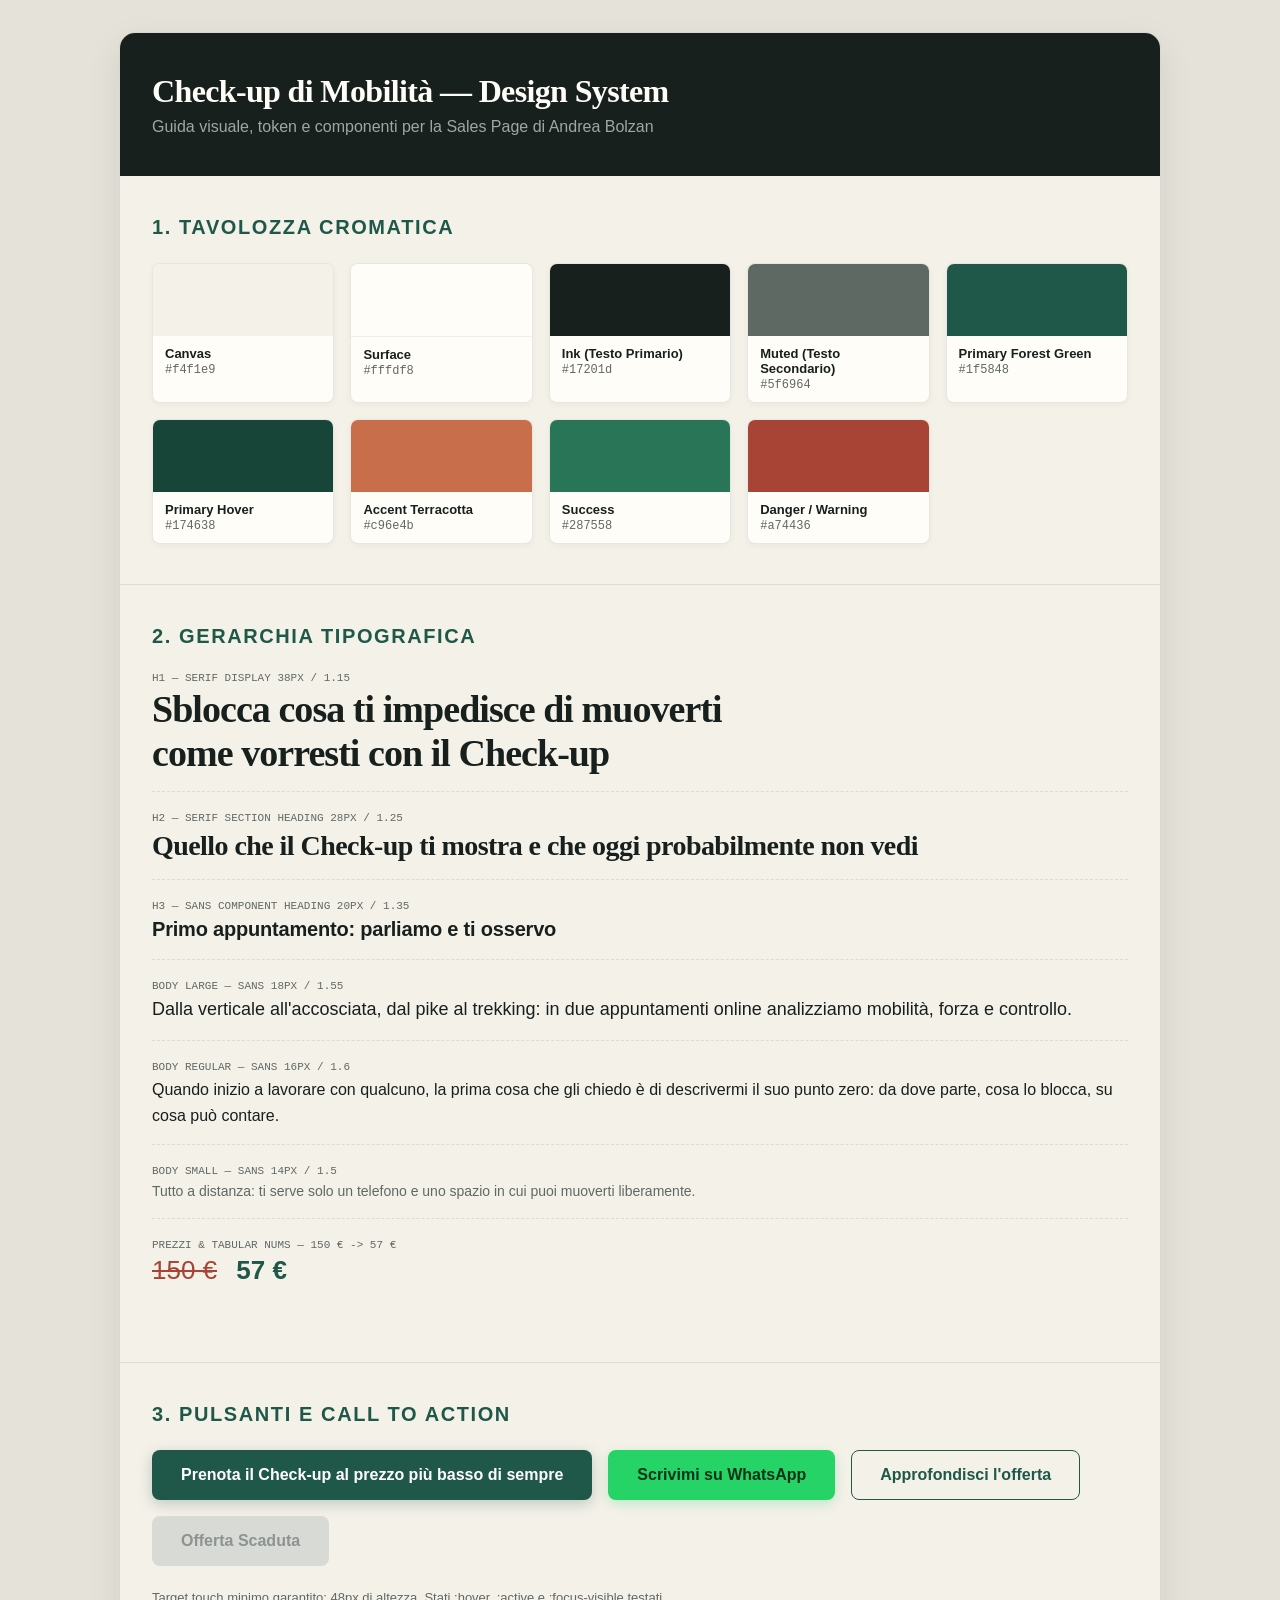
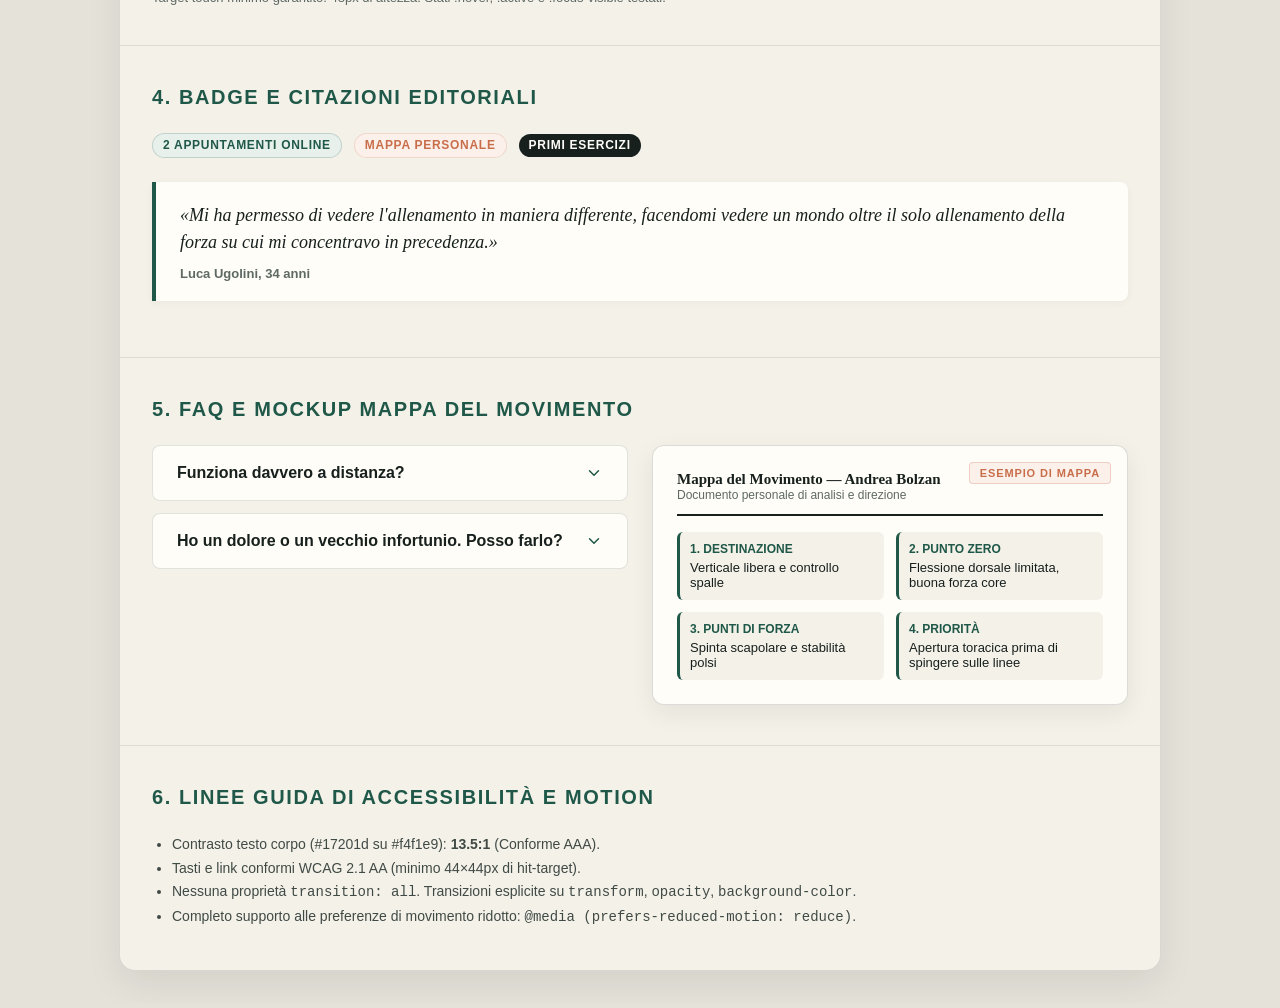
==== design-system.html @ 161cc6ca "fase 3: design system e style tile interattiva in design-system.html" ====
<!DOCTYPE html>
<html lang="it">
<head>
  <meta charset="UTF-8">
  <meta name="viewport" content="width=device-width, initial-scale=1.0">
  <title>Design System — Check-up di Mobilità (Andrea Bolzan)</title>
  <style>
    /* Scope wrapper variables */
    #ab-mobility-checkup, .ab-ds-wrapper {
      --ab-color-canvas: #f4f1e9;
      --ab-color-surface: #fffdf8;
      --ab-color-surface-hover: #f9f6ee;
      --ab-color-ink: #17201d;
      --ab-color-muted: #5f6964;
      --ab-color-primary: #1f5848;
      --ab-color-primary-hover: #174638;
      --ab-color-primary-subtle: #e8f0ec;
      --ab-color-accent: #c96e4b;
      --ab-color-accent-hover: #b45f3e;
      --ab-color-accent-subtle: #fbf0ea;
      --ab-color-line: rgba(23, 32, 29, 0.14);
      --ab-color-line-dark: rgba(255, 255, 255, 0.15);
      --ab-color-success: #287558;
      --ab-color-danger: #a74436;
      --ab-color-danger-subtle: #faecea;
      
      --ab-font-sans: -apple-system, BlinkMacSystemFont, "Segoe UI", Roboto, "Helvetica Neue", Arial, sans-serif;
      --ab-font-serif: "Iowan Old Style", "Apple Garamond", Baskerville, "Times New Roman", serif;
      --ab-font-mono: ui-monospace, SFMono-Regular, Menlo, Monaco, Consolas, monospace;

      --ab-space-1: 4px;
      --ab-space-2: 8px;
      --ab-space-3: 12px;
      --ab-space-4: 16px;
      --ab-space-6: 24px;
      --ab-space-8: 32px;
      --ab-space-12: 48px;
      --ab-space-16: 64px;
      --ab-space-24: 96px;

      --ab-radius-sm: 4px;
      --ab-radius-md: 8px;
      --ab-radius-lg: 14px;
      --ab-radius-xl: 20px;
      --ab-radius-full: 9999px;

      --ab-shadow-sm: 0 1px 3px rgba(23, 32, 29, 0.06);
      --ab-shadow-md: 0 4px 12px rgba(23, 32, 29, 0.08);
      --ab-shadow-lg: 0 10px 28px rgba(23, 32, 29, 0.1);

      --ab-transition-fast: 150ms cubic-bezier(0.16, 1, 0.3, 1);
      --ab-transition-base: 250ms cubic-bezier(0.16, 1, 0.3, 1);
      --ab-transition-bounce: 350ms cubic-bezier(0.34, 1.56, 0.64, 1);

      --ab-container-max: 1120px;
      --ab-container-narrow: 760px;
    }

    /* Isolated Design System Page Styles */
    body {
      margin: 0;
      padding: 32px 16px;
      background-color: #e5e2da;
      font-family: -apple-system, BlinkMacSystemFont, "Segoe UI", Roboto, sans-serif;
      color: #17201d;
    }

    .ab-ds-container {
      max-width: 1040px;
      margin: 0 auto;
      background: #f4f1e9;
      border-radius: 16px;
      box-shadow: 0 12px 36px rgba(0, 0, 0, 0.08);
      overflow: hidden;
      border: 1px solid rgba(23, 32, 29, 0.12);
    }

    .ab-ds-header {
      background: #17201d;
      color: #fffdf8;
      padding: 40px 32px;
    }

    .ab-ds-header h1 {
      margin: 0 0 8px;
      font-size: 32px;
      font-family: "Iowan Old Style", "Apple Garamond", Baskerville, serif;
      letter-spacing: -0.02em;
    }

    .ab-ds-header p {
      margin: 0;
      color: #9ea8a3;
      font-size: 16px;
    }

    .ab-ds-section {
      padding: 40px 32px;
      border-bottom: 1px solid rgba(23, 32, 29, 0.1);
    }

    .ab-ds-section:last-child {
      border-bottom: none;
    }

    .ab-ds-title {
      font-size: 20px;
      font-weight: 700;
      text-transform: uppercase;
      letter-spacing: 0.08em;
      margin: 0 0 24px;
      color: #1f5848;
      display: flex;
      align-items: center;
      gap: 8px;
    }

    /* Palette Grid */
    .ab-palette-grid {
      display: grid;
      grid-template-columns: repeat(auto-fill, minmax(180px, 1fr));
      gap: 16px;
    }

    .ab-swatch {
      background: #fffdf8;
      border-radius: 8px;
      border: 1px solid rgba(23, 32, 29, 0.1);
      overflow: hidden;
      box-shadow: 0 2px 6px rgba(0,0,0,0.04);
    }

    .ab-swatch__color {
      height: 72px;
      width: 100%;
    }

    .ab-swatch__info {
      padding: 10px 12px;
    }

    .ab-swatch__name {
      font-weight: 600;
      font-size: 13px;
      margin-bottom: 2px;
    }

    .ab-swatch__hex {
      font-family: ui-monospace, monospace;
      font-size: 12px;
      color: #5f6964;
    }

    /* Typography Showcase */
    .ab-type-row {
      margin-bottom: 20px;
      padding-bottom: 16px;
      border-bottom: 1px dashed rgba(23, 32, 29, 0.1);
    }

    .ab-type-row:last-child {
      border-bottom: none;
    }

    .ab-type-meta {
      font-family: ui-monospace, monospace;
      font-size: 11px;
      color: #5f6964;
      text-transform: uppercase;
      margin-bottom: 4px;
    }

    .ab-h1 {
      font-family: "Iowan Old Style", "Apple Garamond", Baskerville, serif;
      font-size: 38px;
      line-height: 1.15;
      font-weight: 700;
      letter-spacing: -0.025em;
      margin: 0;
      text-wrap: balance;
      color: #17201d;
    }

    .ab-h2 {
      font-family: "Iowan Old Style", "Apple Garamond", Baskerville, serif;
      font-size: 28px;
      line-height: 1.25;
      font-weight: 600;
      letter-spacing: -0.02em;
      margin: 0;
      text-wrap: balance;
      color: #17201d;
    }

    .ab-h3 {
      font-family: -apple-system, BlinkMacSystemFont, "Segoe UI", Roboto, sans-serif;
      font-size: 20px;
      line-height: 1.35;
      font-weight: 700;
      letter-spacing: -0.01em;
      margin: 0;
      color: #17201d;
    }

    .ab-body {
      font-family: -apple-system, BlinkMacSystemFont, "Segoe UI", Roboto, sans-serif;
      font-size: 16px;
      line-height: 1.6;
      color: #17201d;
      text-wrap: pretty;
      margin: 0;
    }

    .ab-body--large {
      font-size: 18px;
      line-height: 1.55;
    }

    .ab-body--small {
      font-size: 14px;
      line-height: 1.5;
      color: #5f6964;
    }

    /* Buttons & CTAs */
    .ab-btn-row {
      display: flex;
      flex-wrap: wrap;
      gap: 16px;
      align-items: center;
      margin-bottom: 24px;
    }

    .ab-cta {
      display: inline-flex;
      align-items: center;
      justify-content: center;
      text-decoration: none;
      font-family: -apple-system, BlinkMacSystemFont, "Segoe UI", Roboto, sans-serif;
      font-weight: 700;
      font-size: 16px;
      line-height: 1.25;
      padding: 14px 28px;
      min-height: 48px;
      min-width: 48px;
      border-radius: 8px;
      border: 1px solid transparent;
      cursor: pointer;
      text-align: center;
      text-wrap: balance;
      transition: background-color 200ms ease, transform 150ms ease, box-shadow 200ms ease, border-color 200ms ease;
      box-sizing: border-box;
    }

    .ab-cta:focus-visible {
      outline: 3px solid #1f5848;
      outline-offset: 3px;
    }

    .ab-cta--primary {
      background-color: #1f5848;
      color: #ffffff;
      box-shadow: 0 4px 14px rgba(31, 88, 72, 0.25);
    }

    .ab-cta--primary:hover {
      background-color: #174638;
      transform: translateY(-1px);
      box-shadow: 0 6px 18px rgba(31, 88, 72, 0.32);
    }

    .ab-cta--primary:active {
      background-color: #11362b;
      transform: translateY(1px);
      box-shadow: 0 2px 8px rgba(31, 88, 72, 0.2);
    }

    .ab-cta--whatsapp {
      background-color: #25d366;
      color: #0c331a;
      box-shadow: 0 4px 12px rgba(37, 211, 102, 0.25);
    }

    .ab-cta--whatsapp:hover {
      background-color: #22bf5b;
      transform: translateY(-1px);
      box-shadow: 0 6px 16px rgba(37, 211, 102, 0.32);
    }

    .ab-cta--whatsapp:active {
      transform: translateY(1px);
    }

    .ab-cta--outline {
      background: transparent;
      border-color: #1f5848;
      color: #1f5848;
    }

    .ab-cta--outline:hover {
      background: #e8f0ec;
    }

    .ab-cta--disabled,
    .ab-cta[disabled] {
      background-color: #d8dad6;
      color: #8c9390;
      border-color: transparent;
      cursor: not-allowed;
      box-shadow: none;
      transform: none;
    }

    /* Badges */
    .ab-badge {
      display: inline-flex;
      align-items: center;
      gap: 6px;
      font-size: 12px;
      font-weight: 700;
      text-transform: uppercase;
      letter-spacing: 0.06em;
      padding: 4px 10px;
      border-radius: 9999px;
      line-height: 1.2;
    }

    .ab-badge--primary {
      background: #e8f0ec;
      color: #1f5848;
      border: 1px solid rgba(31, 88, 72, 0.2);
    }

    .ab-badge--accent {
      background: #fbf0ea;
      color: #c96e4b;
      border: 1px solid rgba(201, 110, 75, 0.2);
    }

    .ab-badge--dark {
      background: #17201d;
      color: #fffdf8;
    }

    /* Blockquote */
    .ab-quote {
      position: relative;
      background: #fffdf8;
      border-left: 4px solid #1f5848;
      border-radius: 0 8px 8px 0;
      padding: 20px 24px;
      margin: 16px 0;
      box-shadow: 0 2px 8px rgba(23, 32, 29, 0.04);
    }

    .ab-quote p {
      font-family: "Iowan Old Style", "Apple Garamond", Baskerville, serif;
      font-size: 18px;
      font-style: italic;
      line-height: 1.5;
      color: #17201d;
      margin: 0 0 10px;
    }

    .ab-quote footer {
      font-family: -apple-system, BlinkMacSystemFont, "Segoe UI", Roboto, sans-serif;
      font-size: 13px;
      font-weight: 600;
      color: #5f6964;
    }

    /* FAQ Details/Summary Component */
    .ab-faq-item {
      background: #fffdf8;
      border: 1px solid rgba(23, 32, 29, 0.12);
      border-radius: 8px;
      margin-bottom: 12px;
      overflow: hidden;
      transition: border-color 200ms ease, box-shadow 200ms ease;
    }

    .ab-faq-item:hover {
      border-color: rgba(31, 88, 72, 0.35);
    }

    .ab-faq-item[open] {
      border-color: #1f5848;
      box-shadow: 0 4px 14px rgba(31, 88, 72, 0.08);
    }

    .ab-faq-summary {
      padding: 18px 24px;
      font-weight: 600;
      font-size: 16px;
      color: #17201d;
      cursor: pointer;
      list-style: none;
      display: flex;
      align-items: center;
      justify-content: space-between;
      user-select: none;
    }

    .ab-faq-summary::-webkit-details-marker {
      display: none;
    }

    .ab-faq-summary:focus-visible {
      outline: 2px solid #1f5848;
      outline-offset: -2px;
    }

    .ab-faq-icon {
      width: 18px;
      height: 18px;
      transition: transform 250ms ease;
      color: #1f5848;
      flex-shrink: 0;
    }

    .ab-faq-item[open] .ab-faq-icon {
      transform: rotate(180deg);
    }

    .ab-faq-content {
      padding: 0 24px 20px;
      font-size: 15px;
      line-height: 1.6;
      color: #404a45;
      border-top: 1px solid rgba(23, 32, 29, 0.06);
      padding-top: 14px;
    }

    /* Timeline Stepper Component */
    .ab-stepper {
      display: grid;
      grid-template-columns: repeat(3, 1fr);
      gap: 20px;
      position: relative;
    }

    .ab-step-card {
      background: #fffdf8;
      border: 1px solid rgba(23, 32, 29, 0.1);
      border-radius: 10px;
      padding: 20px;
      position: relative;
    }

    .ab-step-num {
      width: 32px;
      height: 32px;
      border-radius: 9999px;
      background: #1f5848;
      color: #ffffff;
      display: flex;
      align-items: center;
      justify-content: center;
      font-weight: 700;
      font-size: 14px;
      margin-bottom: 12px;
    }

    /* Mappa Mockup Component */
    .ab-map-mockup {
      background: #fffdf8;
      border: 1px solid rgba(23, 32, 29, 0.15);
      border-radius: 12px;
      padding: 24px;
      box-shadow: 0 8px 24px rgba(23, 32, 29, 0.07);
      position: relative;
    }

    .ab-map-badge {
      position: absolute;
      top: 16px;
      right: 16px;
      font-size: 11px;
      text-transform: uppercase;
      font-weight: 700;
      letter-spacing: 0.08em;
      color: #c96e4b;
      background: #fbf0ea;
      padding: 4px 10px;
      border-radius: 4px;
      border: 1px solid rgba(201, 110, 75, 0.25);
    }

    .ab-map-header {
      border-bottom: 2px solid #17201d;
      padding-bottom: 12px;
      margin-bottom: 16px;
    }

    .ab-map-grid {
      display: grid;
      grid-template-columns: 1fr 1fr;
      gap: 12px;
      font-size: 13px;
    }

    .ab-map-cell {
      padding: 10px;
      background: #f4f1e9;
      border-radius: 6px;
      border-left: 3px solid #1f5848;
    }

    .ab-map-cell strong {
      display: block;
      color: #1f5848;
      margin-bottom: 4px;
      font-size: 12px;
      text-transform: uppercase;
    }

    /* Reduced Motion */
    @media (prefers-reduced-motion: reduce) {
      * {
        animation-duration: 0.01ms !important;
        animation-iteration-count: 1 !important;
        transition-duration: 0.01ms !important;
        scroll-behavior: auto !important;
      }
    }
  </style>
</head>
<body>

  <div class="ab-ds-container">
    <div class="ab-ds-header">
      <h1>Check-up di Mobilità — Design System</h1>
      <p>Guida visuale, token e componenti per la Sales Page di Andrea Bolzan</p>
    </div>

    <!-- 1. COLOR TOKENS -->
    <div class="ab-ds-section">
      <div class="ab-ds-title">1. Tavolozza Cromatica</div>
      <div class="ab-palette-grid">
        <div class="ab-swatch">
          <div class="ab-swatch__color" style="background-color: #f4f1e9;"></div>
          <div class="ab-swatch__info">
            <div class="ab-swatch__name">Canvas</div>
            <div class="ab-swatch__hex">#f4f1e9</div>
          </div>
        </div>
        <div class="ab-swatch">
          <div class="ab-swatch__color" style="background-color: #fffdf8; border-bottom: 1px solid #eee;"></div>
          <div class="ab-swatch__info">
            <div class="ab-swatch__name">Surface</div>
            <div class="ab-swatch__hex">#fffdf8</div>
          </div>
        </div>
        <div class="ab-swatch">
          <div class="ab-swatch__color" style="background-color: #17201d;"></div>
          <div class="ab-swatch__info">
            <div class="ab-swatch__name">Ink (Testo Primario)</div>
            <div class="ab-swatch__hex">#17201d</div>
          </div>
        </div>
        <div class="ab-swatch">
          <div class="ab-swatch__color" style="background-color: #5f6964;"></div>
          <div class="ab-swatch__info">
            <div class="ab-swatch__name">Muted (Testo Secondario)</div>
            <div class="ab-swatch__hex">#5f6964</div>
          </div>
        </div>
        <div class="ab-swatch">
          <div class="ab-swatch__color" style="background-color: #1f5848;"></div>
          <div class="ab-swatch__info">
            <div class="ab-swatch__name">Primary Forest Green</div>
            <div class="ab-swatch__hex">#1f5848</div>
          </div>
        </div>
        <div class="ab-swatch">
          <div class="ab-swatch__color" style="background-color: #174638;"></div>
          <div class="ab-swatch__info">
            <div class="ab-swatch__name">Primary Hover</div>
            <div class="ab-swatch__hex">#174638</div>
          </div>
        </div>
        <div class="ab-swatch">
          <div class="ab-swatch__color" style="background-color: #c96e4b;"></div>
          <div class="ab-swatch__info">
            <div class="ab-swatch__name">Accent Terracotta</div>
            <div class="ab-swatch__hex">#c96e4b</div>
          </div>
        </div>
        <div class="ab-swatch">
          <div class="ab-swatch__color" style="background-color: #287558;"></div>
          <div class="ab-swatch__info">
            <div class="ab-swatch__name">Success</div>
            <div class="ab-swatch__hex">#287558</div>
          </div>
        </div>
        <div class="ab-swatch">
          <div class="ab-swatch__color" style="background-color: #a74436;"></div>
          <div class="ab-swatch__info">
            <div class="ab-swatch__name">Danger / Warning</div>
            <div class="ab-swatch__hex">#a74436</div>
          </div>
        </div>
      </div>
    </div>

    <!-- 2. TYPOGRAPHY -->
    <div class="ab-ds-section">
      <div class="ab-ds-title">2. Gerarchia Tipografica</div>
      <div class="ab-type-row">
        <div class="ab-type-meta">H1 — Serif Display 38px / 1.15</div>
        <h1 class="ab-h1">Sblocca cosa ti impedisce di muoverti come vorresti con il Check-up</h1>
      </div>
      <div class="ab-type-row">
        <div class="ab-type-meta">H2 — Serif Section Heading 28px / 1.25</div>
        <h2 class="ab-h2">Quello che il Check-up ti mostra e che oggi probabilmente non vedi</h2>
      </div>
      <div class="ab-type-row">
        <div class="ab-type-meta">H3 — Sans Component Heading 20px / 1.35</div>
        <h3 class="ab-h3">Primo appuntamento: parliamo e ti osservo</h3>
      </div>
      <div class="ab-type-row">
        <div class="ab-type-meta">Body Large — Sans 18px / 1.55</div>
        <p class="ab-body ab-body--large">Dalla verticale all'accosciata, dal pike al trekking: in due appuntamenti online analizziamo mobilità, forza e controllo.</p>
      </div>
      <div class="ab-type-row">
        <div class="ab-type-meta">Body Regular — Sans 16px / 1.6</div>
        <p class="ab-body">Quando inizio a lavorare con qualcuno, la prima cosa che gli chiedo è di descrivermi il suo punto zero: da dove parte, cosa lo blocca, su cosa può contare.</p>
      </div>
      <div class="ab-type-row">
        <div class="ab-type-meta">Body Small — Sans 14px / 1.5</div>
        <p class="ab-body ab-body--small">Tutto a distanza: ti serve solo un telefono e uno spazio in cui puoi muoverti liberamente.</p>
      </div>
      <div class="ab-type-row">
        <div class="ab-type-meta">Prezzi & Tabular Nums — 150 € -> 57 €</div>
        <div style="font-variant-numeric: tabular-nums; font-weight: 700; font-size: 26px;">
          <span style="text-decoration: line-through; color: #a74436; margin-right: 12px; font-weight: 400;">150 €</span>
          <span style="color: #1f5848;">57 €</span>
        </div>
      </div>
    </div>

    <!-- 3. BUTTONS & CTAS -->
    <div class="ab-ds-section">
      <div class="ab-ds-title">3. Pulsanti e Call To Action</div>
      <div class="ab-btn-row">
        <a class="ab-cta ab-cta--primary" href="#CHECKOUT_URL">Prenota il Check-up al prezzo più basso di sempre</a>
        <a class="ab-cta ab-cta--whatsapp" href="#WHATSAPP_URL">Scrivimi su WhatsApp</a>
        <a class="ab-cta ab-cta--outline" href="#CHECKOUT_URL">Approfondisci l'offerta</a>
        <button class="ab-cta ab-cta--disabled" disabled>Offerta Scaduta</button>
      </div>
      <div style="font-size: 13px; color: #5f6964;">
        Target touch minimo garantito: 48px di altezza. Stati :hover, :active e :focus-visible testati.
      </div>
    </div>

    <!-- 4. BADGES & CITAZIONI -->
    <div class="ab-ds-section">
      <div class="ab-ds-title">4. Badge e Citazioni Editoriali</div>
      <div style="display: flex; gap: 12px; align-items: center; margin-bottom: 24px;">
        <span class="ab-badge ab-badge--primary">2 Appuntamenti Online</span>
        <span class="ab-badge ab-badge--accent">Mappa Personale</span>
        <span class="ab-badge ab-badge--dark">Primi Esercizi</span>
      </div>
      <blockquote class="ab-quote">
        <p>«Mi ha permesso di vedere l'allenamento in maniera differente, facendomi vedere un mondo oltre il solo allenamento della forza su cui mi concentravo in precedenza.»</p>
        <footer>Luca Ugolini, 34 anni</footer>
      </blockquote>
    </div>

    <!-- 5. COMPONENTI DINAMICI: FAQ & MAPPA -->
    <div class="ab-ds-section">
      <div class="ab-ds-title">5. FAQ e Mockup Mappa del Movimento</div>
      <div style="display: grid; grid-template-columns: 1fr 1fr; gap: 24px;">
        <div>
          <details class="ab-faq-item">
            <summary class="ab-faq-summary">
              <span>Funziona davvero a distanza?</span>
              <svg class="ab-faq-icon" viewBox="0 0 24 24" fill="none" stroke="currentColor" stroke-width="2" stroke-linecap="round" stroke-linejoin="round"><polyline points="6 9 12 15 18 9"></polyline></svg>
            </summary>
            <div class="ab-faq-content">
              Sì: è così che lavoro con i miei clienti, e oggi ne seguo più di 40 a distanza. Per i test mi basta vederti muovere in videochiamata.
            </div>
          </details>

          <details class="ab-faq-item">
            <summary class="ab-faq-summary">
              <span>Ho un dolore o un vecchio infortunio. Posso farlo?</span>
              <svg class="ab-faq-icon" viewBox="0 0 24 24" fill="none" stroke="currentColor" stroke-width="2" stroke-linecap="round" stroke-linejoin="round"><polyline points="6 9 12 15 18 9"></polyline></svg>
            </summary>
            <div class="ab-faq-content">
              Sì: dolori e infortuni passati li raccolgo come parte del tuo contesto. Il Check-up però non è una visita medica e non fa diagnosi. Se emerge qualcosa che va oltre il mio lavoro, ti indirizzo al professionista giusto.
            </div>
          </details>
        </div>

        <div>
          <div class="ab-map-mockup">
            <div class="ab-map-badge">Esempio di Mappa</div>
            <div class="ab-map-header">
              <strong style="font-size: 15px; color: #17201d; font-family: serif;">Mappa del Movimento — Andrea Bolzan</strong>
              <div style="font-size: 12px; color: #5f6964;">Documento personale di analisi e direzione</div>
            </div>
            <div class="ab-map-grid">
              <div class="ab-map-cell">
                <strong>1. Destinazione</strong>
                Verticale libera e controllo spalle
              </div>
              <div class="ab-map-cell">
                <strong>2. Punto Zero</strong>
                Flessione dorsale limitata, buona forza core
              </div>
              <div class="ab-map-cell">
                <strong>3. Punti di Forza</strong>
                Spinta scapolare e stabilità polsi
              </div>
              <div class="ab-map-cell">
                <strong>4. Priorità</strong>
                Apertura toracica prima di spingere sulle linee
              </div>
            </div>
          </div>
        </div>
      </div>
    </div>

    <!-- 6. ACCESSIBILITA' & MOTION -->
    <div class="ab-ds-section">
      <div class="ab-ds-title">6. Linee Guida di Accessibilità e Motion</div>
      <ul style="margin: 0; padding-left: 20px; font-size: 14px; line-height: 1.7; color: #404a45;">
        <li>Contrasto testo corpo (#17201d su #f4f1e9): <strong>13.5:1</strong> (Conforme AAA).</li>
        <li>Tasti e link conformi WCAG 2.1 AA (minimo 44×44px di hit-target).</li>
        <li>Nessuna proprietà <code>transition: all</code>. Transizioni esplicite su <code>transform</code>, <code>opacity</code>, <code>background-color</code>.</li>
        <li>Completo supporto alle preferenze di movimento ridotto: <code>@media (prefers-reduced-motion: reduce)</code>.</li>
      </ul>
    </div>

  </div>

</body>
</html>
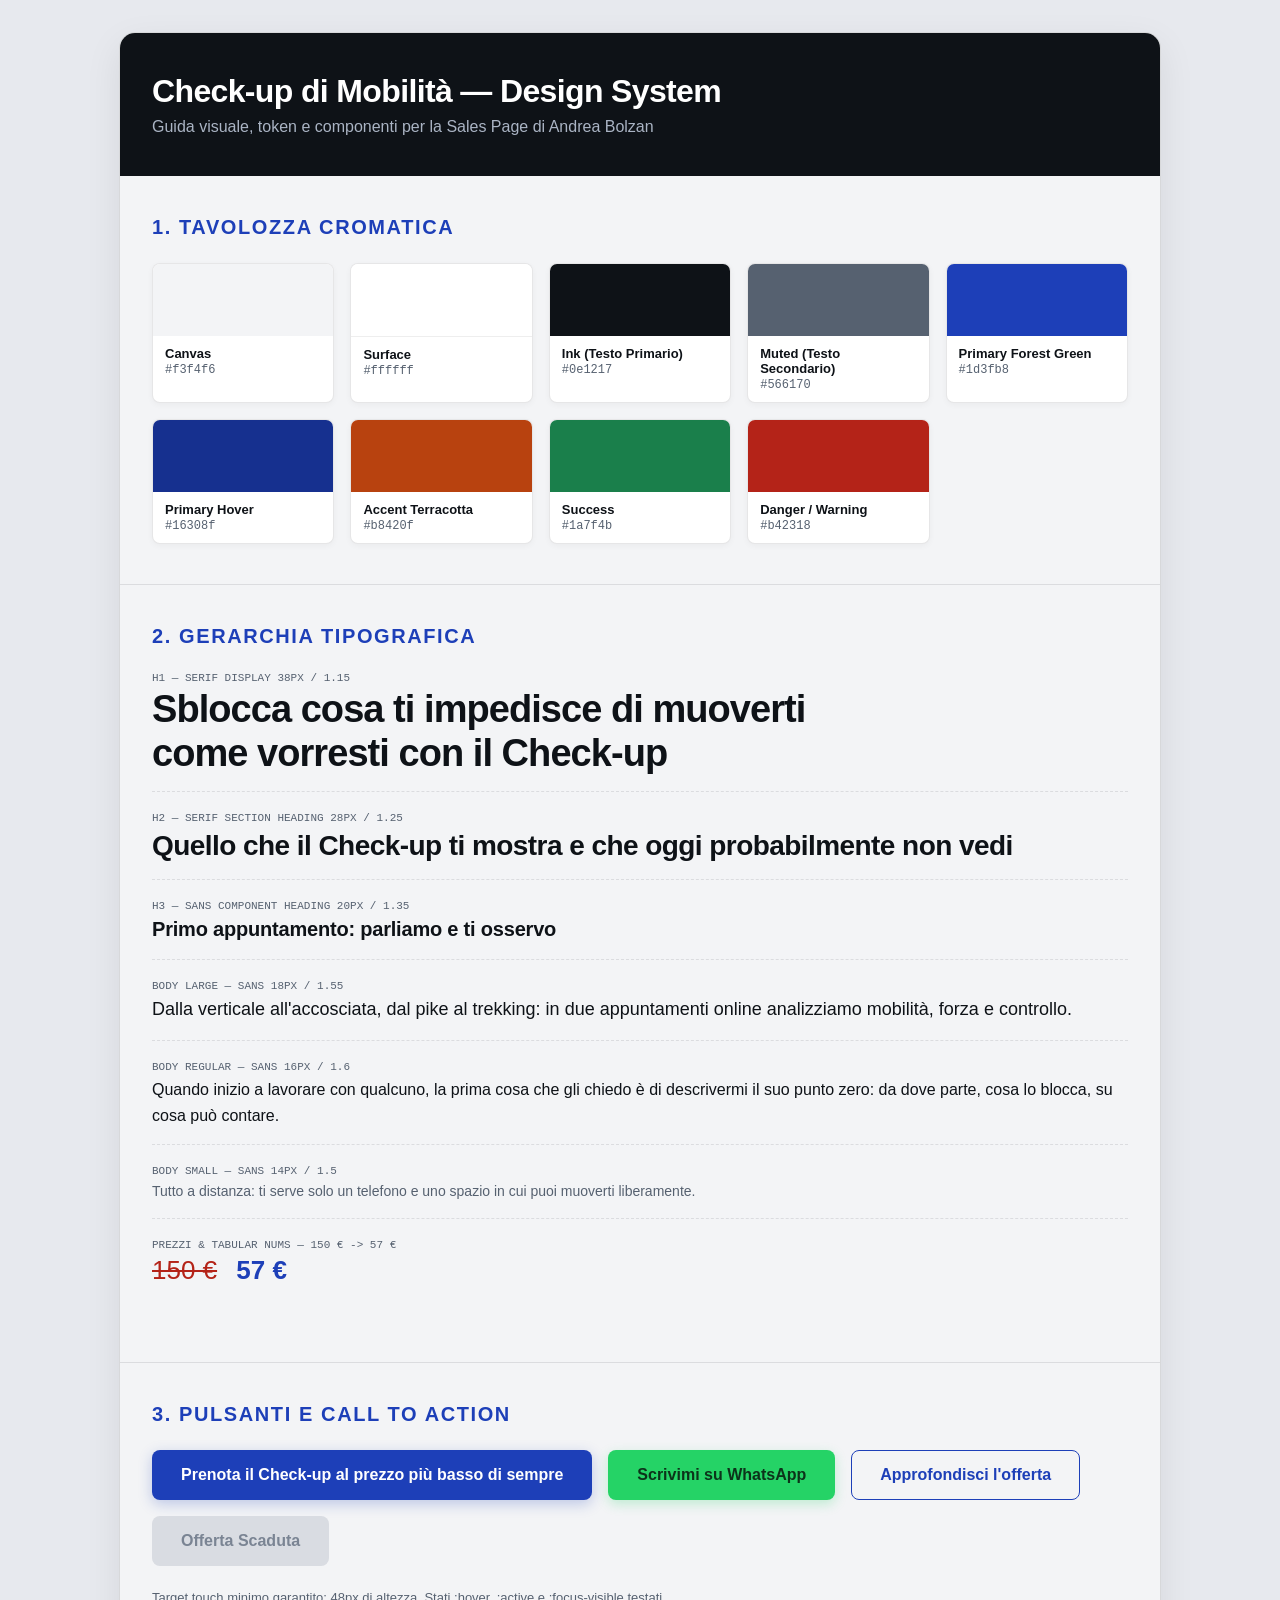
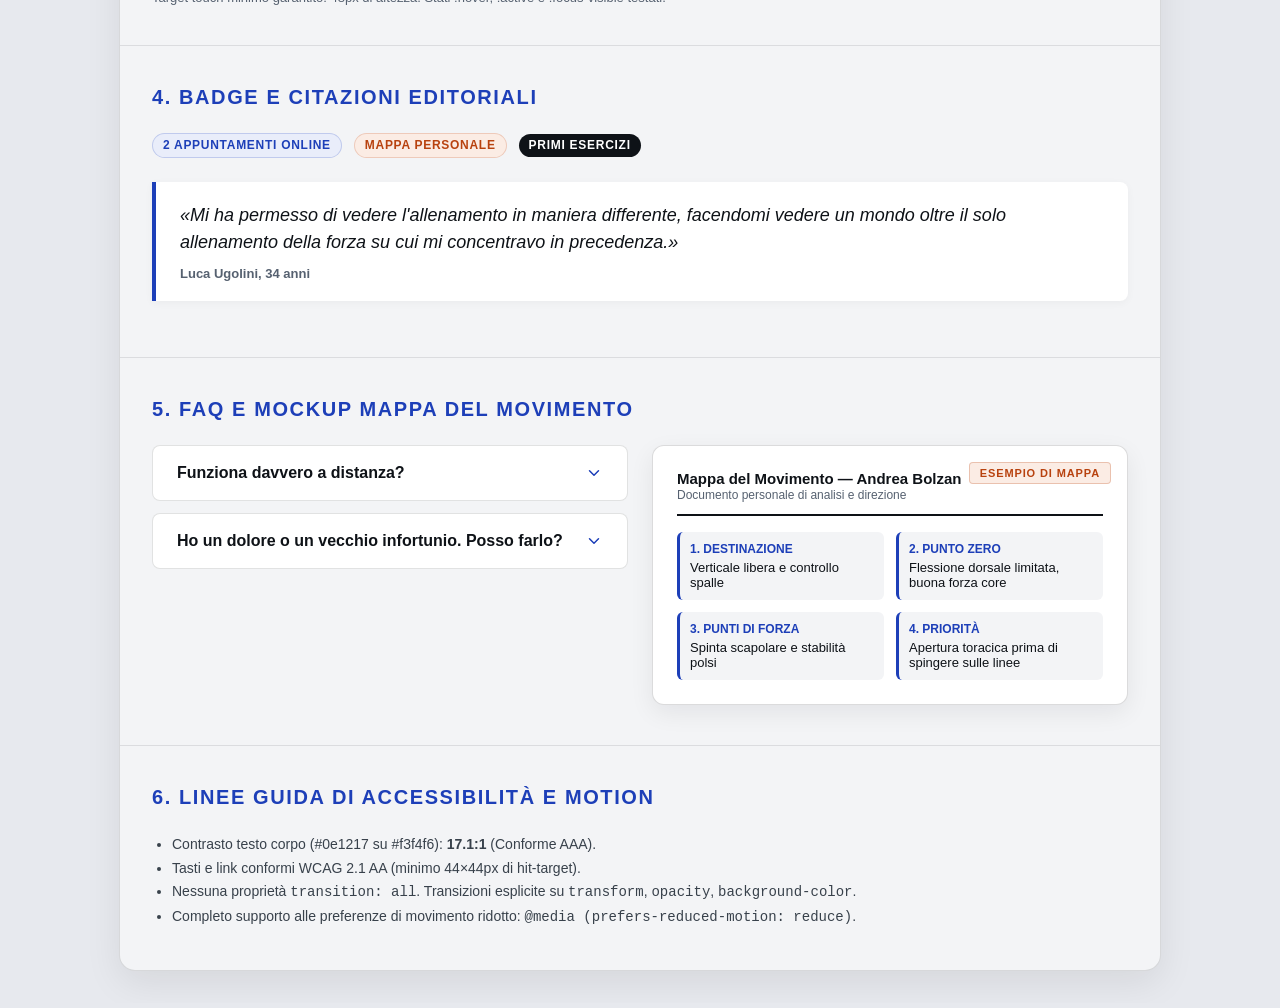
==== commit a804ed16: "style: allinea design-system.html alla palette blu, font e ease-out Co-Authored-By: Claude Sonnet 5." ====
--- a/design-system.html
+++ b/design-system.html
@@ -7,25 +7,25 @@
   <style>
     /* Scope wrapper variables */
     #ab-mobility-checkup, .ab-ds-wrapper {
-      --ab-color-canvas: #f4f1e9;
-      --ab-color-surface: #fffdf8;
-      --ab-color-surface-hover: #f9f6ee;
-      --ab-color-ink: #17201d;
-      --ab-color-muted: #5f6964;
-      --ab-color-primary: #1f5848;
-      --ab-color-primary-hover: #174638;
-      --ab-color-primary-subtle: #e8f0ec;
-      --ab-color-accent: #c96e4b;
-      --ab-color-accent-hover: #b45f3e;
-      --ab-color-accent-subtle: #fbf0ea;
-      --ab-color-line: rgba(23, 32, 29, 0.14);
+      --ab-color-canvas: #f3f4f6;
+      --ab-color-surface: #ffffff;
+      --ab-color-surface-hover: #f8f9fb;
+      --ab-color-ink: #0e1217;
+      --ab-color-muted: #566170;
+      --ab-color-primary: #1d3fb8;
+      --ab-color-primary-hover: #16308f;
+      --ab-color-primary-subtle: #e9edfa;
+      --ab-color-accent: #b8420f;
+      --ab-color-accent-hover: #9a350b;
+      --ab-color-accent-subtle: #fbece4;
+      --ab-color-line: rgba(14, 18, 23, 0.14);
       --ab-color-line-dark: rgba(255, 255, 255, 0.15);
-      --ab-color-success: #287558;
-      --ab-color-danger: #a74436;
-      --ab-color-danger-subtle: #faecea;
+      --ab-color-success: #1a7f4b;
+      --ab-color-danger: #b42318;
+      --ab-color-danger-subtle: #fbeceb;
       
       --ab-font-sans: -apple-system, BlinkMacSystemFont, "Segoe UI", Roboto, "Helvetica Neue", Arial, sans-serif;
-      --ab-font-serif: "Iowan Old Style", "Apple Garamond", Baskerville, "Times New Roman", serif;
+      --ab-font-serif: "Helvetica Neue", "Segoe UI", -apple-system, BlinkMacSystemFont, Roboto, Arial, sans-serif;
       --ab-font-mono: ui-monospace, SFMono-Regular, Menlo, Monaco, Consolas, monospace;
 
       --ab-space-1: 4px;
@@ -39,15 +39,16 @@
       --ab-space-24: 96px;
 
       --ab-radius-sm: 4px;
-      --ab-radius-md: 8px;
-      --ab-radius-lg: 14px;
-      --ab-radius-xl: 20px;
+      --ab-radius-md: 6px;
+      --ab-radius-lg: 10px;
+      --ab-radius-xl: 14px;
       --ab-radius-full: 9999px;
 
-      --ab-shadow-sm: 0 1px 3px rgba(23, 32, 29, 0.06);
-      --ab-shadow-md: 0 4px 12px rgba(23, 32, 29, 0.08);
-      --ab-shadow-lg: 0 10px 28px rgba(23, 32, 29, 0.1);
-
+      --ab-shadow-sm: 0 1px 3px rgba(14, 18, 23, 0.06);
+      --ab-shadow-md: 0 4px 12px rgba(14, 18, 23, 0.08);
+      --ab-shadow-lg: 0 10px 28px rgba(14, 18, 23, 0.1);
+
+      --ab-ease-out: cubic-bezier(0.23, 1, 0.32, 1);
       --ab-transition-fast: 150ms cubic-bezier(0.16, 1, 0.3, 1);
       --ab-transition-base: 250ms cubic-bezier(0.16, 1, 0.3, 1);
       --ab-transition-bounce: 350ms cubic-bezier(0.34, 1.56, 0.64, 1);
@@ -60,43 +61,43 @@
     body {
       margin: 0;
       padding: 32px 16px;
-      background-color: #e5e2da;
+      background-color: #e7e9ee;
       font-family: -apple-system, BlinkMacSystemFont, "Segoe UI", Roboto, sans-serif;
-      color: #17201d;
+      color: #0e1217;
     }
 
     .ab-ds-container {
       max-width: 1040px;
       margin: 0 auto;
-      background: #f4f1e9;
+      background: #f3f4f6;
       border-radius: 16px;
       box-shadow: 0 12px 36px rgba(0, 0, 0, 0.08);
       overflow: hidden;
-      border: 1px solid rgba(23, 32, 29, 0.12);
+      border: 1px solid rgba(14, 18, 23, 0.12);
     }
 
     .ab-ds-header {
-      background: #17201d;
-      color: #fffdf8;
+      background: #0e1217;
+      color: #ffffff;
       padding: 40px 32px;
     }
 
     .ab-ds-header h1 {
       margin: 0 0 8px;
       font-size: 32px;
-      font-family: "Iowan Old Style", "Apple Garamond", Baskerville, serif;
+      font-family: "Helvetica Neue", "Segoe UI", -apple-system, BlinkMacSystemFont, Roboto, Arial, sans-serif;
       letter-spacing: -0.02em;
     }
 
     .ab-ds-header p {
       margin: 0;
-      color: #9ea8a3;
+      color: #aab4c4;
       font-size: 16px;
     }
 
     .ab-ds-section {
       padding: 40px 32px;
-      border-bottom: 1px solid rgba(23, 32, 29, 0.1);
+      border-bottom: 1px solid rgba(14, 18, 23, 0.1);
     }
 
     .ab-ds-section:last-child {
@@ -109,7 +110,7 @@
       text-transform: uppercase;
       letter-spacing: 0.08em;
       margin: 0 0 24px;
-      color: #1f5848;
+      color: #1d3fb8;
       display: flex;
       align-items: center;
       gap: 8px;
@@ -123,9 +124,9 @@
     }
 
     .ab-swatch {
-      background: #fffdf8;
+      background: #ffffff;
       border-radius: 8px;
-      border: 1px solid rgba(23, 32, 29, 0.1);
+      border: 1px solid rgba(14, 18, 23, 0.1);
       overflow: hidden;
       box-shadow: 0 2px 6px rgba(0,0,0,0.04);
     }
@@ -148,14 +149,14 @@
     .ab-swatch__hex {
       font-family: ui-monospace, monospace;
       font-size: 12px;
-      color: #5f6964;
+      color: #566170;
     }
 
     /* Typography Showcase */
     .ab-type-row {
       margin-bottom: 20px;
       padding-bottom: 16px;
-      border-bottom: 1px dashed rgba(23, 32, 29, 0.1);
+      border-bottom: 1px dashed rgba(14, 18, 23, 0.1);
     }
 
     .ab-type-row:last-child {
@@ -165,31 +166,31 @@
     .ab-type-meta {
       font-family: ui-monospace, monospace;
       font-size: 11px;
-      color: #5f6964;
+      color: #566170;
       text-transform: uppercase;
       margin-bottom: 4px;
     }
 
     .ab-h1 {
-      font-family: "Iowan Old Style", "Apple Garamond", Baskerville, serif;
+      font-family: "Helvetica Neue", "Segoe UI", -apple-system, BlinkMacSystemFont, Roboto, Arial, sans-serif;
       font-size: 38px;
       line-height: 1.15;
       font-weight: 700;
       letter-spacing: -0.025em;
       margin: 0;
       text-wrap: balance;
-      color: #17201d;
+      color: #0e1217;
     }
 
     .ab-h2 {
-      font-family: "Iowan Old Style", "Apple Garamond", Baskerville, serif;
+      font-family: "Helvetica Neue", "Segoe UI", -apple-system, BlinkMacSystemFont, Roboto, Arial, sans-serif;
       font-size: 28px;
       line-height: 1.25;
       font-weight: 600;
       letter-spacing: -0.02em;
       margin: 0;
       text-wrap: balance;
-      color: #17201d;
+      color: #0e1217;
     }
 
     .ab-h3 {
@@ -199,14 +200,14 @@
       font-weight: 700;
       letter-spacing: -0.01em;
       margin: 0;
-      color: #17201d;
+      color: #0e1217;
     }
 
     .ab-body {
       font-family: -apple-system, BlinkMacSystemFont, "Segoe UI", Roboto, sans-serif;
       font-size: 16px;
       line-height: 1.6;
-      color: #17201d;
+      color: #0e1217;
       text-wrap: pretty;
       margin: 0;
     }
@@ -219,7 +220,7 @@
     .ab-body--small {
       font-size: 14px;
       line-height: 1.5;
-      color: #5f6964;
+      color: #566170;
     }
 
     /* Buttons & CTAs */
@@ -248,31 +249,31 @@
       cursor: pointer;
       text-align: center;
       text-wrap: balance;
-      transition: background-color 200ms ease, transform 150ms ease, box-shadow 200ms ease, border-color 200ms ease;
+      transition: background-color 200ms var(--ab-ease-out), transform 150ms var(--ab-ease-out), box-shadow 200ms var(--ab-ease-out), border-color 200ms var(--ab-ease-out);
       box-sizing: border-box;
     }
 
     .ab-cta:focus-visible {
-      outline: 3px solid #1f5848;
+      outline: 3px solid #1d3fb8;
       outline-offset: 3px;
     }
 
     .ab-cta--primary {
-      background-color: #1f5848;
+      background-color: #1d3fb8;
       color: #ffffff;
-      box-shadow: 0 4px 14px rgba(31, 88, 72, 0.25);
+      box-shadow: 0 4px 14px rgba(29, 63, 184, 0.25);
     }
 
     .ab-cta--primary:hover {
-      background-color: #174638;
+      background-color: #16308f;
       transform: translateY(-1px);
-      box-shadow: 0 6px 18px rgba(31, 88, 72, 0.32);
+      box-shadow: 0 6px 18px rgba(29, 63, 184, 0.32);
     }
 
     .ab-cta--primary:active {
-      background-color: #11362b;
+      background-color: #0c1a45;
       transform: translateY(1px);
-      box-shadow: 0 2px 8px rgba(31, 88, 72, 0.2);
+      box-shadow: 0 2px 8px rgba(29, 63, 184, 0.2);
     }
 
     .ab-cta--whatsapp {
@@ -293,18 +294,18 @@
 
     .ab-cta--outline {
       background: transparent;
-      border-color: #1f5848;
-      color: #1f5848;
+      border-color: #1d3fb8;
+      color: #1d3fb8;
     }
 
     .ab-cta--outline:hover {
-      background: #e8f0ec;
+      background: #e9edfa;
     }
 
     .ab-cta--disabled,
     .ab-cta[disabled] {
-      background-color: #d8dad6;
-      color: #8c9390;
+      background-color: #d9dce2;
+      color: #7a8493;
       border-color: transparent;
       cursor: not-allowed;
       box-shadow: none;
@@ -326,39 +327,39 @@
     }
 
     .ab-badge--primary {
-      background: #e8f0ec;
-      color: #1f5848;
-      border: 1px solid rgba(31, 88, 72, 0.2);
+      background: #e9edfa;
+      color: #1d3fb8;
+      border: 1px solid rgba(29, 63, 184, 0.2);
     }
 
     .ab-badge--accent {
-      background: #fbf0ea;
-      color: #c96e4b;
-      border: 1px solid rgba(201, 110, 75, 0.2);
+      background: #fbece4;
+      color: #b8420f;
+      border: 1px solid rgba(184, 66, 15, 0.2);
     }
 
     .ab-badge--dark {
-      background: #17201d;
-      color: #fffdf8;
+      background: #0e1217;
+      color: #ffffff;
     }
 
     /* Blockquote */
     .ab-quote {
       position: relative;
-      background: #fffdf8;
-      border-left: 4px solid #1f5848;
+      background: #ffffff;
+      border-left: 4px solid #1d3fb8;
       border-radius: 0 8px 8px 0;
       padding: 20px 24px;
       margin: 16px 0;
-      box-shadow: 0 2px 8px rgba(23, 32, 29, 0.04);
+      box-shadow: 0 2px 8px rgba(14, 18, 23, 0.04);
     }
 
     .ab-quote p {
-      font-family: "Iowan Old Style", "Apple Garamond", Baskerville, serif;
+      font-family: "Helvetica Neue", "Segoe UI", -apple-system, BlinkMacSystemFont, Roboto, Arial, sans-serif;
       font-size: 18px;
       font-style: italic;
       line-height: 1.5;
-      color: #17201d;
+      color: #0e1217;
       margin: 0 0 10px;
     }
 
@@ -366,33 +367,33 @@
       font-family: -apple-system, BlinkMacSystemFont, "Segoe UI", Roboto, sans-serif;
       font-size: 13px;
       font-weight: 600;
-      color: #5f6964;
+      color: #566170;
     }
 
     /* FAQ Details/Summary Component */
     .ab-faq-item {
-      background: #fffdf8;
-      border: 1px solid rgba(23, 32, 29, 0.12);
+      background: #ffffff;
+      border: 1px solid rgba(14, 18, 23, 0.12);
       border-radius: 8px;
       margin-bottom: 12px;
       overflow: hidden;
-      transition: border-color 200ms ease, box-shadow 200ms ease;
+      transition: border-color 200ms var(--ab-ease-out), box-shadow 200ms var(--ab-ease-out);
     }
 
     .ab-faq-item:hover {
-      border-color: rgba(31, 88, 72, 0.35);
+      border-color: rgba(29, 63, 184, 0.35);
     }
 
     .ab-faq-item[open] {
-      border-color: #1f5848;
-      box-shadow: 0 4px 14px rgba(31, 88, 72, 0.08);
+      border-color: #1d3fb8;
+      box-shadow: 0 4px 14px rgba(29, 63, 184, 0.08);
     }
 
     .ab-faq-summary {
       padding: 18px 24px;
       font-weight: 600;
       font-size: 16px;
-      color: #17201d;
+      color: #0e1217;
       cursor: pointer;
       list-style: none;
       display: flex;
@@ -406,15 +407,15 @@
     }
 
     .ab-faq-summary:focus-visible {
-      outline: 2px solid #1f5848;
+      outline: 2px solid #1d3fb8;
       outline-offset: -2px;
     }
 
     .ab-faq-icon {
       width: 18px;
       height: 18px;
-      transition: transform 250ms ease;
-      color: #1f5848;
+      transition: transform 250ms var(--ab-ease-out);
+      color: #1d3fb8;
       flex-shrink: 0;
     }
 
@@ -426,8 +427,8 @@
       padding: 0 24px 20px;
       font-size: 15px;
       line-height: 1.6;
-      color: #404a45;
-      border-top: 1px solid rgba(23, 32, 29, 0.06);
+      color: #38414b;
+      border-top: 1px solid rgba(14, 18, 23, 0.06);
       padding-top: 14px;
     }
 
@@ -440,8 +441,8 @@
     }
 
     .ab-step-card {
-      background: #fffdf8;
-      border: 1px solid rgba(23, 32, 29, 0.1);
+      background: #ffffff;
+      border: 1px solid rgba(14, 18, 23, 0.1);
       border-radius: 10px;
       padding: 20px;
       position: relative;
@@ -451,7 +452,7 @@
       width: 32px;
       height: 32px;
       border-radius: 9999px;
-      background: #1f5848;
+      background: #1d3fb8;
       color: #ffffff;
       display: flex;
       align-items: center;
@@ -463,11 +464,11 @@
 
     /* Mappa Mockup Component */
     .ab-map-mockup {
-      background: #fffdf8;
-      border: 1px solid rgba(23, 32, 29, 0.15);
+      background: #ffffff;
+      border: 1px solid rgba(14, 18, 23, 0.15);
       border-radius: 12px;
       padding: 24px;
-      box-shadow: 0 8px 24px rgba(23, 32, 29, 0.07);
+      box-shadow: 0 8px 24px rgba(14, 18, 23, 0.07);
       position: relative;
     }
 
@@ -479,15 +480,15 @@
       text-transform: uppercase;
       font-weight: 700;
       letter-spacing: 0.08em;
-      color: #c96e4b;
-      background: #fbf0ea;
+      color: #b8420f;
+      background: #fbece4;
       padding: 4px 10px;
       border-radius: 4px;
-      border: 1px solid rgba(201, 110, 75, 0.25);
+      border: 1px solid rgba(184, 66, 15, 0.25);
     }
 
     .ab-map-header {
-      border-bottom: 2px solid #17201d;
+      border-bottom: 2px solid #0e1217;
       padding-bottom: 12px;
       margin-bottom: 16px;
     }
@@ -501,14 +502,14 @@
 
     .ab-map-cell {
       padding: 10px;
-      background: #f4f1e9;
+      background: #f3f4f6;
       border-radius: 6px;
-      border-left: 3px solid #1f5848;
+      border-left: 3px solid #1d3fb8;
     }
 
     .ab-map-cell strong {
       display: block;
-      color: #1f5848;
+      color: #1d3fb8;
       margin-bottom: 4px;
       font-size: 12px;
       text-transform: uppercase;
@@ -538,66 +539,66 @@
       <div class="ab-ds-title">1. Tavolozza Cromatica</div>
       <div class="ab-palette-grid">
         <div class="ab-swatch">
-          <div class="ab-swatch__color" style="background-color: #f4f1e9;"></div>
+          <div class="ab-swatch__color" style="background-color: #f3f4f6;"></div>
           <div class="ab-swatch__info">
             <div class="ab-swatch__name">Canvas</div>
-            <div class="ab-swatch__hex">#f4f1e9</div>
-          </div>
-        </div>
-        <div class="ab-swatch">
-          <div class="ab-swatch__color" style="background-color: #fffdf8; border-bottom: 1px solid #eee;"></div>
+            <div class="ab-swatch__hex">#f3f4f6</div>
+          </div>
+        </div>
+        <div class="ab-swatch">
+          <div class="ab-swatch__color" style="background-color: #ffffff; border-bottom: 1px solid #eee;"></div>
           <div class="ab-swatch__info">
             <div class="ab-swatch__name">Surface</div>
-            <div class="ab-swatch__hex">#fffdf8</div>
-          </div>
-        </div>
-        <div class="ab-swatch">
-          <div class="ab-swatch__color" style="background-color: #17201d;"></div>
+            <div class="ab-swatch__hex">#ffffff</div>
+          </div>
+        </div>
+        <div class="ab-swatch">
+          <div class="ab-swatch__color" style="background-color: #0e1217;"></div>
           <div class="ab-swatch__info">
             <div class="ab-swatch__name">Ink (Testo Primario)</div>
-            <div class="ab-swatch__hex">#17201d</div>
-          </div>
-        </div>
-        <div class="ab-swatch">
-          <div class="ab-swatch__color" style="background-color: #5f6964;"></div>
+            <div class="ab-swatch__hex">#0e1217</div>
+          </div>
+        </div>
+        <div class="ab-swatch">
+          <div class="ab-swatch__color" style="background-color: #566170;"></div>
           <div class="ab-swatch__info">
             <div class="ab-swatch__name">Muted (Testo Secondario)</div>
-            <div class="ab-swatch__hex">#5f6964</div>
-          </div>
-        </div>
-        <div class="ab-swatch">
-          <div class="ab-swatch__color" style="background-color: #1f5848;"></div>
+            <div class="ab-swatch__hex">#566170</div>
+          </div>
+        </div>
+        <div class="ab-swatch">
+          <div class="ab-swatch__color" style="background-color: #1d3fb8;"></div>
           <div class="ab-swatch__info">
             <div class="ab-swatch__name">Primary Forest Green</div>
-            <div class="ab-swatch__hex">#1f5848</div>
-          </div>
-        </div>
-        <div class="ab-swatch">
-          <div class="ab-swatch__color" style="background-color: #174638;"></div>
+            <div class="ab-swatch__hex">#1d3fb8</div>
+          </div>
+        </div>
+        <div class="ab-swatch">
+          <div class="ab-swatch__color" style="background-color: #16308f;"></div>
           <div class="ab-swatch__info">
             <div class="ab-swatch__name">Primary Hover</div>
-            <div class="ab-swatch__hex">#174638</div>
-          </div>
-        </div>
-        <div class="ab-swatch">
-          <div class="ab-swatch__color" style="background-color: #c96e4b;"></div>
+            <div class="ab-swatch__hex">#16308f</div>
+          </div>
+        </div>
+        <div class="ab-swatch">
+          <div class="ab-swatch__color" style="background-color: #b8420f;"></div>
           <div class="ab-swatch__info">
             <div class="ab-swatch__name">Accent Terracotta</div>
-            <div class="ab-swatch__hex">#c96e4b</div>
-          </div>
-        </div>
-        <div class="ab-swatch">
-          <div class="ab-swatch__color" style="background-color: #287558;"></div>
+            <div class="ab-swatch__hex">#b8420f</div>
+          </div>
+        </div>
+        <div class="ab-swatch">
+          <div class="ab-swatch__color" style="background-color: #1a7f4b;"></div>
           <div class="ab-swatch__info">
             <div class="ab-swatch__name">Success</div>
-            <div class="ab-swatch__hex">#287558</div>
-          </div>
-        </div>
-        <div class="ab-swatch">
-          <div class="ab-swatch__color" style="background-color: #a74436;"></div>
+            <div class="ab-swatch__hex">#1a7f4b</div>
+          </div>
+        </div>
+        <div class="ab-swatch">
+          <div class="ab-swatch__color" style="background-color: #b42318;"></div>
           <div class="ab-swatch__info">
             <div class="ab-swatch__name">Danger / Warning</div>
-            <div class="ab-swatch__hex">#a74436</div>
+            <div class="ab-swatch__hex">#b42318</div>
           </div>
         </div>
       </div>
@@ -633,8 +634,8 @@
       <div class="ab-type-row">
         <div class="ab-type-meta">Prezzi & Tabular Nums — 150 € -> 57 €</div>
         <div style="font-variant-numeric: tabular-nums; font-weight: 700; font-size: 26px;">
-          <span style="text-decoration: line-through; color: #a74436; margin-right: 12px; font-weight: 400;">150 €</span>
-          <span style="color: #1f5848;">57 €</span>
+          <span style="text-decoration: line-through; color: #b42318; margin-right: 12px; font-weight: 400;">150 €</span>
+          <span style="color: #1d3fb8;">57 €</span>
         </div>
       </div>
     </div>
@@ -648,7 +649,7 @@
         <a class="ab-cta ab-cta--outline" href="#CHECKOUT_URL">Approfondisci l'offerta</a>
         <button class="ab-cta ab-cta--disabled" disabled>Offerta Scaduta</button>
       </div>
-      <div style="font-size: 13px; color: #5f6964;">
+      <div style="font-size: 13px; color: #566170;">
         Target touch minimo garantito: 48px di altezza. Stati :hover, :active e :focus-visible testati.
       </div>
     </div>
@@ -697,8 +698,8 @@
           <div class="ab-map-mockup">
             <div class="ab-map-badge">Esempio di Mappa</div>
             <div class="ab-map-header">
-              <strong style="font-size: 15px; color: #17201d; font-family: serif;">Mappa del Movimento — Andrea Bolzan</strong>
-              <div style="font-size: 12px; color: #5f6964;">Documento personale di analisi e direzione</div>
+              <strong style="font-size: 15px; color: #0e1217; font-family: "Helvetica Neue", "Segoe UI", Arial, sans-serif;">Mappa del Movimento — Andrea Bolzan</strong>
+              <div style="font-size: 12px; color: #566170;">Documento personale di analisi e direzione</div>
             </div>
             <div class="ab-map-grid">
               <div class="ab-map-cell">
@@ -726,8 +727,8 @@
     <!-- 6. ACCESSIBILITA' & MOTION -->
     <div class="ab-ds-section">
       <div class="ab-ds-title">6. Linee Guida di Accessibilità e Motion</div>
-      <ul style="margin: 0; padding-left: 20px; font-size: 14px; line-height: 1.7; color: #404a45;">
-        <li>Contrasto testo corpo (#17201d su #f4f1e9): <strong>13.5:1</strong> (Conforme AAA).</li>
+      <ul style="margin: 0; padding-left: 20px; font-size: 14px; line-height: 1.7; color: #38414b;">
+        <li>Contrasto testo corpo (#0e1217 su #f3f4f6): <strong>17.1:1</strong> (Conforme AAA).</li>
         <li>Tasti e link conformi WCAG 2.1 AA (minimo 44×44px di hit-target).</li>
         <li>Nessuna proprietà <code>transition: all</code>. Transizioni esplicite su <code>transform</code>, <code>opacity</code>, <code>background-color</code>.</li>
         <li>Completo supporto alle preferenze di movimento ridotto: <code>@media (prefers-reduced-motion: reduce)</code>.</li>
